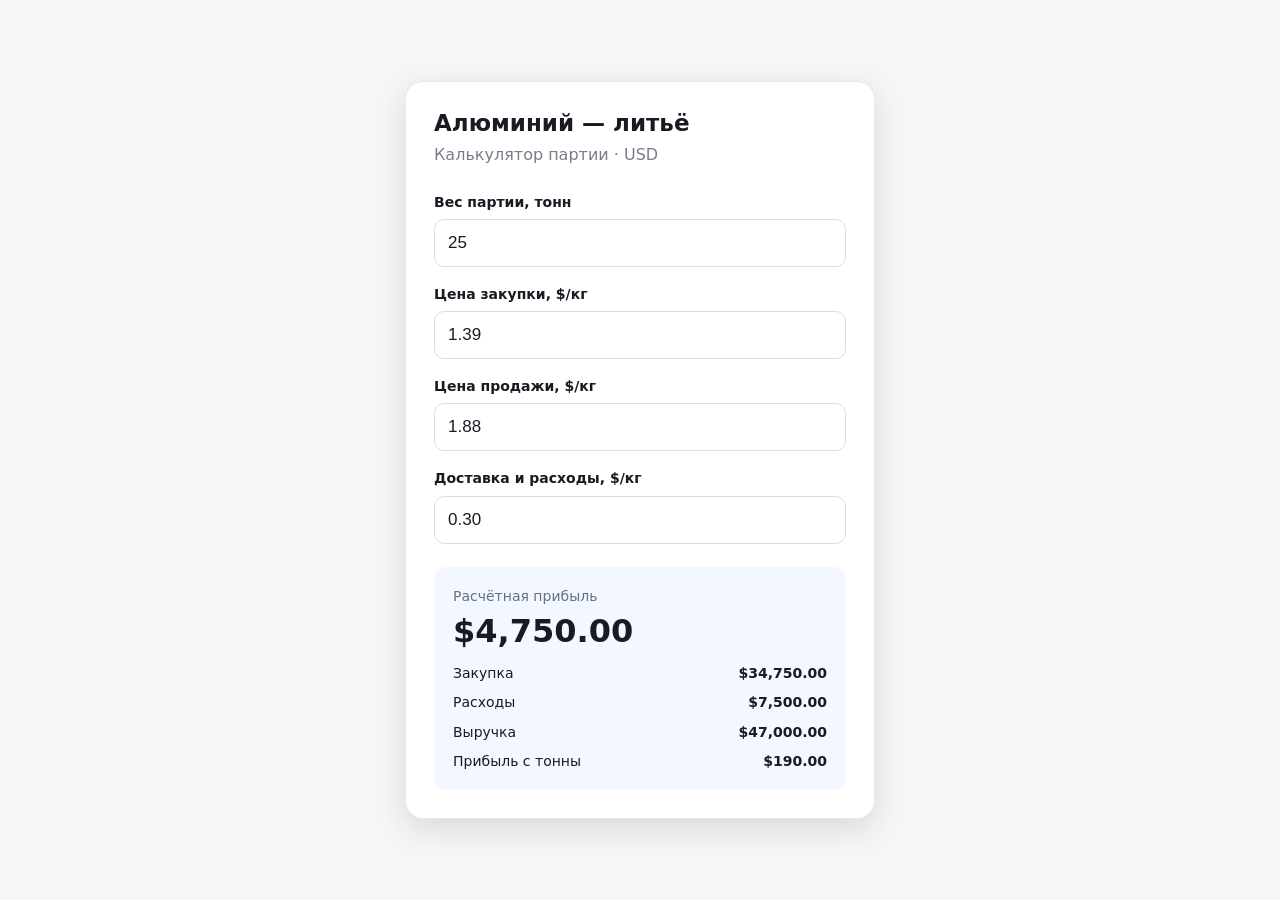
==== aluminium/index.html @ c556fa62 "Add standalone USD aluminium casting calculator" ====
<!doctype html>
<html lang="ru">
<head>
  <meta charset="utf-8">
  <meta name="viewport" content="width=device-width, initial-scale=1">
  <title>Калькулятор — алюминий, литьё</title>
  <style>
    * { box-sizing: border-box; }
    body { margin: 0; min-height: 100vh; background: #f5f6f8; color: #181b22; font: 16px/1.45 system-ui, -apple-system, "Segoe UI", sans-serif; display: grid; place-items: center; padding: 20px; }
    main { width: min(100%, 470px); background: white; border: 1px solid #e6e8ec; border-radius: 18px; padding: 28px; box-shadow: 0 10px 30px #2222; }
    h1 { font-size: 23px; line-height: 1.2; margin: 0 0 6px; }
    .sub { color: #777e89; margin: 0 0 25px; }
    label { display: block; font-weight: 600; font-size: 14px; margin: 0 0 7px; }
    input { width: 100%; border: 1px solid #d9dde5; border-radius: 10px; padding: 13px; font-size: 17px; color: #181b22; background: white; outline-offset: 1px; }
    input:focus { outline: 2px solid #2b65dc; border-color: #2b65dc; }
    .field { margin-bottom: 17px; }
    .result { margin-top: 23px; padding: 19px; border-radius: 12px; background: #f3f7ff; }
    .muted { color: #657086; font-size: 14px; }
    .profit { font-size: 32px; line-height: 1.25; font-weight: 750; margin: 5px 0 12px; font-variant-numeric: tabular-nums; }
    .profit.minus { color: #bd2c31; }
    .line { display: flex; justify-content: space-between; gap: 15px; margin-top: 9px; font-size: 14px; }
    .line strong { font-variant-numeric: tabular-nums; white-space: nowrap; }
    @media(max-width:420px) { main { padding: 22px 18px; } h1 { font-size: 21px; } }
  </style>
</head>
<body>
<main>
  <h1>Алюминий — литьё</h1>
  <p class="sub">Калькулятор партии · USD</p>
  <div class="field"><label for="tons">Вес партии, тонн</label><input id="tons" type="number" inputmode="decimal" min="0" step="any" value="25"></div>
  <div class="field"><label for="buy">Цена закупки, $/кг</label><input id="buy" type="number" inputmode="decimal" min="0" step="any" value="1.39"></div>
  <div class="field"><label for="sell">Цена продажи, $/кг</label><input id="sell" type="number" inputmode="decimal" min="0" step="any" value="1.88"></div>
  <div class="field"><label for="cost">Доставка и расходы, $/кг</label><input id="cost" type="number" inputmode="decimal" min="0" step="any" value="0.30"></div>
  <section class="result" aria-live="polite">
    <div class="muted">Расчётная прибыль</div>
    <div id="profit" class="profit">$4,750</div>
    <div class="line"><span>Закупка</span><strong id="purchase">$34,750</strong></div>
    <div class="line"><span>Расходы</span><strong id="expenses">$7,500</strong></div>
    <div class="line"><span>Выручка</span><strong id="revenue">$47,000</strong></div>
    <div class="line"><span>Прибыль с тонны</span><strong id="perton">$190</strong></div>
  </section>
</main>
<script>
  const $ = id => document.getElementById(id);
  const val = id => Math.max(0, Number($(id).value) || 0);
  const usd = n => new Intl.NumberFormat('en-US', {style:'currency', currency:'USD', maximumFractionDigits:2}).format(n);
  function calculate() {
    const tons=val('tons'), purchase=tons*1000*val('buy'), expenses=tons*1000*val('cost'), revenue=tons*1000*val('sell');
    const profit=revenue-purchase-expenses;
    $('purchase').textContent=usd(purchase); $('expenses').textContent=usd(expenses);
    $('revenue').textContent=usd(revenue); $('profit').textContent=usd(profit);
    $('perton').textContent=usd(tons ? profit/tons : 0);
    $('profit').classList.toggle('minus',profit<0);
  }
  document.querySelectorAll('input').forEach(input => input.addEventListener('input',calculate));
  calculate();
</script>
</body>
</html>
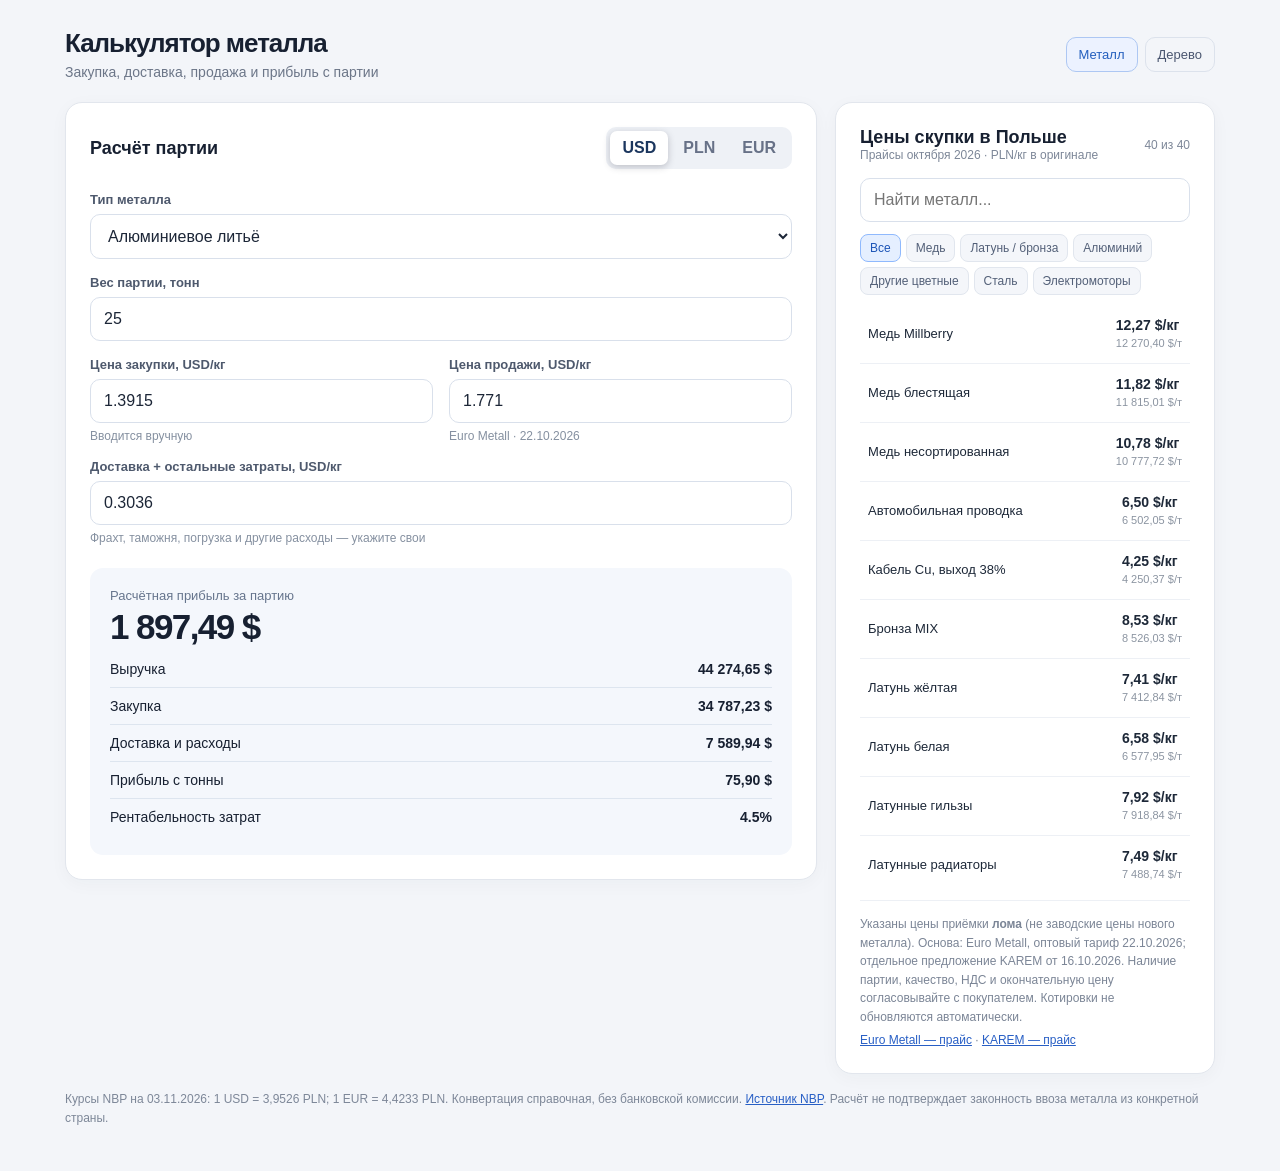
==== commit 8cf078ca: "Add 40 scrap grades, current Polish price sidebar and USD PLN EUR switcher" ====
--- a/aluminium/index.html
+++ b/aluminium/index.html
@@ -1,59 +1,60 @@
-<!doctype html>
-<html lang="ru">
-<head>
-  <meta charset="utf-8">
-  <meta name="viewport" content="width=device-width, initial-scale=1">
-  <title>Калькулятор — алюминий, литьё</title>
-  <style>
-    * { box-sizing: border-box; }
-    body { margin: 0; min-height: 100vh; background: #f5f6f8; color: #181b22; font: 16px/1.45 system-ui, -apple-system, "Segoe UI", sans-serif; display: grid; place-items: center; padding: 20px; }
-    main { width: min(100%, 470px); background: white; border: 1px solid #e6e8ec; border-radius: 18px; padding: 28px; box-shadow: 0 10px 30px #2222; }
-    h1 { font-size: 23px; line-height: 1.2; margin: 0 0 6px; }
-    .sub { color: #777e89; margin: 0 0 25px; }
-    label { display: block; font-weight: 600; font-size: 14px; margin: 0 0 7px; }
-    input { width: 100%; border: 1px solid #d9dde5; border-radius: 10px; padding: 13px; font-size: 17px; color: #181b22; background: white; outline-offset: 1px; }
-    input:focus { outline: 2px solid #2b65dc; border-color: #2b65dc; }
-    .field { margin-bottom: 17px; }
-    .result { margin-top: 23px; padding: 19px; border-radius: 12px; background: #f3f7ff; }
-    .muted { color: #657086; font-size: 14px; }
-    .profit { font-size: 32px; line-height: 1.25; font-weight: 750; margin: 5px 0 12px; font-variant-numeric: tabular-nums; }
-    .profit.minus { color: #bd2c31; }
-    .line { display: flex; justify-content: space-between; gap: 15px; margin-top: 9px; font-size: 14px; }
-    .line strong { font-variant-numeric: tabular-nums; white-space: nowrap; }
-    @media(max-width:420px) { main { padding: 22px 18px; } h1 { font-size: 21px; } }
-  </style>
-</head>
-<body>
-<main>
-  <h1>Алюминий — литьё</h1>
-  <p class="sub">Калькулятор партии · USD</p>
-  <div class="field"><label for="tons">Вес партии, тонн</label><input id="tons" type="number" inputmode="decimal" min="0" step="any" value="25"></div>
-  <div class="field"><label for="buy">Цена закупки, $/кг</label><input id="buy" type="number" inputmode="decimal" min="0" step="any" value="1.39"></div>
-  <div class="field"><label for="sell">Цена продажи, $/кг</label><input id="sell" type="number" inputmode="decimal" min="0" step="any" value="1.88"></div>
-  <div class="field"><label for="cost">Доставка и расходы, $/кг</label><input id="cost" type="number" inputmode="decimal" min="0" step="any" value="0.30"></div>
-  <section class="result" aria-live="polite">
-    <div class="muted">Расчётная прибыль</div>
-    <div id="profit" class="profit">$4,750</div>
-    <div class="line"><span>Закупка</span><strong id="purchase">$34,750</strong></div>
-    <div class="line"><span>Расходы</span><strong id="expenses">$7,500</strong></div>
-    <div class="line"><span>Выручка</span><strong id="revenue">$47,000</strong></div>
-    <div class="line"><span>Прибыль с тонны</span><strong id="perton">$190</strong></div>
-  </section>
-</main>
+<!doctype html><html lang="ru"><head><meta charset="utf-8"><meta name="viewport" content="width=device-width,initial-scale=1"><title>Калькулятор металла — PLN, USD, EUR</title>
+<style>
+:root{font-family:Inter,-apple-system,BlinkMacSystemFont,"Segoe UI",Arial,sans-serif;color:#172031;background:#f3f5f9;font-synthesis:none}*{box-sizing:border-box}
+body{margin:0;padding:28px 18px}a{color:#285fc5}header{max-width:1150px;margin:0 auto 22px;display:flex;justify-content:space-between;gap:15px;align-items:center;flex-wrap:wrap}h1{font-size:26px;margin:0 0 5px;letter-spacing:-.04em}p{margin:0}.sub{color:#6c7688;font-size:14px}.wrap{max-width:1150px;margin:auto;display:grid;grid-template-columns:minmax(0,1fr) 380px;gap:18px;align-items:start}.card{background:white;border-radius:17px;border:1px solid #e2e6ed;padding:24px;box-shadow:0 4px 18px #1d324009}.nav{display:flex;gap:7px;align-items:center}.nav a{text-decoration:none;border-radius:10px;border:1px solid #dce2ec;padding:9px 12px;color:#4a5670;font-size:13px}.nav a.active{background:#ecf2ff;color:#245fbe;border-color:#adc7f3}.currency{display:flex;background:#eef1f6;padding:4px;gap:3px;border-radius:10px}.currency button{border:0;background:transparent;padding:8px 12px;cursor:pointer;border-radius:7px;font-weight:650;color:#677187}.currency button.active{background:#fff;color:#1b365e;box-shadow:0 2px 7px #3344}button,input,select{font:inherit}button{cursor:pointer}.topline{display:flex;justify-content:space-between;align-items:center;gap:10px;flex-wrap:wrap;margin-bottom:23px}.sectiontitle{font-size:18px;font-weight:750;margin:0}.grid{display:grid;grid-template-columns:1fr 1fr;gap:16px}.field{min-width:0}.field.full{grid-column:1/-1}label{display:block;font-size:13px;font-weight:600;margin-bottom:7px;color:#4e596d}.field input,.field select,.search{display:block;width:100%;background:#fff;border:1px solid #d9e0eb;border-radius:10px;padding:12px 13px;outline-offset:1px;color:#1c2637}.field input:focus,.field select:focus,.search:focus{outline:2px solid #76a4ef;border-color:#76a4ef}.hint{margin-top:6px;font-size:12px;color:#8590a0}.unit{font-size:12px;color:#8490a2}.results{background:#f4f7fc;padding:20px;border-radius:13px;margin-top:23px}.profit{font-size:35px;letter-spacing:-.045em;font-weight:800;margin:4px 0}.profit.negative{color:#ad2834}.resultrow{display:flex;justify-content:space-between;gap:12px;padding:10px 0;border-bottom:1px solid #dde5ef;font-size:14px}.resultrow:last-child{border-bottom:0}.resultrow b{white-space:nowrap;font-variant-numeric:tabular-nums}.biglabel{font-size:13px;color:#66758d}.pricehead{display:flex;align-items:center;justify-content:space-between;gap:10px;margin-bottom:16px}.small{font-size:12px;color:#7d8798}.search{margin-bottom:12px}.groupbtns{display:flex;flex-wrap:wrap;gap:5px;margin-bottom:10px}.groupbtns button{background:#f4f6fa;border:1px solid #e1e6ee;border-radius:8px;font-size:12px;padding:6px 9px;color:#536078}.groupbtns button.active{background:#e5efff;color:#1d55b7;border-color:#8fb9fd}.market{max-height:580px;overflow:auto;overscroll-behavior:contain}.priceitem{display:flex;align-items:center;justify-content:space-between;gap:15px;width:100%;text-align:left;border:0;border-bottom:1px solid #edf0f5;padding:12px 8px;background:#fff;color:#1d2838}.priceitem:hover{background:#f5f8fc}.priceitem.active{background:#eaf2ff;border-radius:8px;border-bottom-color:transparent}.priceitem span{font-size:13px;line-height:1.4}.priceitem strong{display:block;white-space:nowrap;font-size:14px}.priceitem em{font-size:11px;font-style:normal;color:#8b94a1;white-space:nowrap}.sourcenote{border-top:1px solid #edf0f5;padding-top:14px;margin-top:15px;font-size:12px;line-height:1.55;color:#7b8596}.sourcenote a{display:inline-block;margin-top:4px}.footer{max-width:1150px;margin:16px auto;color:#7d8798;font-size:12px;line-height:1.55}.buttonlink{border:0;background:transparent;color:#2a5ba7;padding:0;font-size:13px;text-decoration:underline}
+@media(max-width:890px){.wrap{grid-template-columns:1fr}.market{max-height:460px}}@media(max-width:520px){body{padding:14px 10px}.card{padding:18px}.grid{gap:12px}h1{font-size:23px}.profit{font-size:29px}.resultrow{font-size:13px}} 
+</style></head><body><header><div><h1>Калькулятор металла</h1><p class="sub">Закупка, доставка, продажа и прибыль с партии</p></div><nav class="nav"><a href="./" class="active">Металл</a><a href="../wood/">Дерево</a></nav></header>
+<div class="wrap"><main class="card"><div class="topline"><div class="sectiontitle">Расчёт партии</div><div class="currency" role="group" aria-label="Валюта"><button type="button" class="active" data-cur="USD">USD</button><button type="button" data-cur="PLN">PLN</button><button type="button" data-cur="EUR">EUR</button></div></div>
+<div class="grid"><div class="field full"><label for="metal">Тип металла</label><select id="metal"></select></div><div class="field full"><label for="tons">Вес партии, тонн</label><input id="tons" type="number" min="0" step="any" value="25"></div>
+<div class="field"><label for="buy">Цена закупки, <span class="curunit">USD</span>/кг</label><input id="buy" type="number" min="0" step="any"><div class="hint">Вводится вручную</div></div>
+<div class="field"><label for="sell">Цена продажи, <span class="curunit">USD</span>/кг</label><input id="sell" type="number" min="0" step="any"><div class="hint" id="priceline">Из прайса покупателя</div></div>
+<div class="field full"><label for="cost">Доставка + остальные затраты, <span class="curunit">USD</span>/кг</label><input id="cost" type="number" min="0" step="any"><div class="hint">Фрахт, таможня, погрузка и другие расходы — укажите свои</div></div></div>
+<section class="results" aria-live="polite"><div class="biglabel">Расчётная прибыль за партию</div><div class="profit" id="profit">—</div><div class="resultrow"><span>Выручка</span><b id="revenue">—</b></div><div class="resultrow"><span>Закупка</span><b id="purchase">—</b></div><div class="resultrow"><span>Доставка и расходы</span><b id="freight">—</b></div><div class="resultrow"><span>Прибыль с тонны</span><b id="perton">—</b></div><div class="resultrow"><span>Рентабельность затрат</span><b id="roi">—</b></div></section></main>
+<aside class="card"><div class="pricehead"><div><div class="sectiontitle">Цены скупки в Польше</div><div class="small">Прайсы октября 2026 · PLN/кг в оригинале</div></div><div class="small" id="count">40 видов</div></div>
+<input id="search" class="search" type="search" placeholder="Найти металл..." aria-label="Поиск металла"><div class="groupbtns" id="groups"></div><div class="market" id="market"></div>
+<div class="sourcenote">Указаны цены приёмки <b>лома</b> (не заводские цены нового металла). Основа: Euro Metall, оптовый тариф 22.10.2026; отдельное предложение KAREM от 16.10.2026. Наличие партии, качество, НДС и окончательную цену согласовывайте с покупателем. Котировки не обновляются автоматически.<div><a href="https://eurometall.pl/cennik/" target="_blank" rel="noopener">Euro Metall — прайс</a> · <a href="https://karemrecycling.com/pl/cennik" target="_blank" rel="noopener">KAREM — прайс</a></div></div></aside></div>
+<div class="footer">Курсы NBP на 03.11.2026: 1 USD = 3,9526 PLN; 1 EUR = 4,4233 PLN. Конвертация справочная, без банковской комиссии. <a href="https://nbp.pl/statystyka-i-sprawozdawczosc/kursy/tabela-a/" target="_blank" rel="noopener">Источник NBP</a>. Расчёт не подтверждает законность ввоза металла из конкретной страны.</div>
 <script>
-  const $ = id => document.getElementById(id);
-  const val = id => Math.max(0, Number($(id).value) || 0);
-  const usd = n => new Intl.NumberFormat('en-US', {style:'currency', currency:'USD', maximumFractionDigits:2}).format(n);
-  function calculate() {
-    const tons=val('tons'), purchase=tons*1000*val('buy'), expenses=tons*1000*val('cost'), revenue=tons*1000*val('sell');
-    const profit=revenue-purchase-expenses;
-    $('purchase').textContent=usd(purchase); $('expenses').textContent=usd(expenses);
-    $('revenue').textContent=usd(revenue); $('profit').textContent=usd(profit);
-    $('perton').textContent=usd(tons ? profit/tons : 0);
-    $('profit').classList.toggle('minus',profit<0);
-  }
-  document.querySelectorAll('input').forEach(input => input.addEventListener('input',calculate));
-  calculate();
-</script>
-</body>
-</html>
+const goods=[["Медь","Медь Millberry",48.5,"EM"],["Медь","Медь блестящая",46.7,"EM"],["Медь","Медь несортированная",42.6,"EM"],["Медь","Автомобильная проводка",25.7,"EM"],["Медь","Кабель Cu, выход 38%",16.8,"EM"],["Латунь / бронза","Бронза MIX",33.7,"EM"],["Латунь / бронза","Латунь жёлтая",29.3,"EM"],["Латунь / бронза","Латунь белая",26,"EM"],["Латунь / бронза","Латунные гильзы",31.3,"EM"],["Латунь / бронза","Латунные радиаторы",29.6,"EM"],["Латунь / бронза","Латунная стружка",25.5,"EM"],["Алюминий","Алюминиевое литьё",7,"EM"],["Алюминий","Алюминиевое литьё (KAREM)",8,"KAREM"],["Алюминий","Алюминий, сектор / провод",10.7,"EM"],["Алюминий","Профиль белый чистый",10.4,"EM"],["Алюминий","Профиль окрашенный",9.4,"EM"],["Алюминий","Литые диски чистые",10.5,"EM"],["Алюминий","Литые диски с примесями",9.9,"EM"],["Алюминий","Диски грузовые",7,"EM"],["Алюминий","Алюминий пластика",7,"EM"],["Алюминий","Радиатор алюминиевый чистый",5.5,"EM"],["Алюминий","Радиатор алюминиевый грязный",2.5,"EM"],["Алюминий","Радиатор Al/Cu",22.2,"EM"],["Алюминий","Алюминиевая стружка",4,"EM"],["Алюминий","Банки алюминиевые",5,"EM"],["Алюминий","Алюминий со сталью",2,"EM"],["Другие цветные","Свинец чистый",5.3,"EM"],["Другие цветные","Свинец загрязнённый",4.5,"EM"],["Другие цветные","Цинк листовой",9.7,"EM"],["Другие цветные","Аккумуляторы свинцовые",1.8,"EM"],["Другие цветные","Твёрдый сплав без припоя",150,"EM"],["Сталь","Нержавейка Cr-Ni",4.2,"EM"],["Сталь","Нержавейка — посуда",1.5,"EM"],["Сталь","Чёрный лом N10",0.72,"EM"],["Сталь","Чёрный лом W2",0.87,"EM"],["Электромоторы","Генераторы автомобильные",8.3,"EM"],["Электромоторы","Стартеры автомобильные",6.1,"EM"],["Электромоторы","Электродвигатели до 150 кг",4.3,"EM"],["Электромоторы","Электродвигатели свыше 150 кг",3.9,"EM"],["Электромоторы","Роторы и статоры MIX",5.7,"EM"]];
+const byId=id=>document.getElementById(id);
+const rates={PLN:1,USD:3.9526,EUR:4.4233};
+let cur='USD',selected=11,group='Все',query='';
+let base={buy:5.5,sell:7,cost:1.2};
+const money=n=>new Intl.NumberFormat('ru-RU',{style:'currency',currency:cur,maximumFractionDigits:2}).format(n);
+const price=n=>Number((n/rates[cur]).toFixed(4));
+const dec=n=>new Intl.NumberFormat('ru-RU',{maximumFractionDigits:3}).format(n);
+const num=id=>Math.max(0,Number(byId(id).value)||0);
+function fill(){
+ ['buy','sell','cost'].forEach(k=>byId(k).value=price(base[k]));
+ document.querySelectorAll('.curunit').forEach(x=>x.textContent=cur);
+ document.querySelectorAll('[data-cur]').forEach(x=>x.classList.toggle('active',x.dataset.cur===cur));
+ byId('priceline').textContent=goods[selected][3]==='KAREM'?'KAREM · 16.10.2026':'Euro Metall · 22.10.2026';
+ calc();render();
+}
+function calc(){
+ const q=num('tons')*1000,rev=q*base.sell,acq=q*base.buy,cst=q*base.cost,pft=rev-acq-cst;
+ byId('revenue').textContent=money(rev/rates[cur]);byId('purchase').textContent=money(acq/rates[cur]);byId('freight').textContent=money(cst/rates[cur]);
+ byId('profit').textContent=money(pft/rates[cur]);byId('profit').classList.toggle('negative',pft<0);
+ byId('perton').textContent=money((base.sell-base.buy-base.cost)*1000/rates[cur]);
+ byId('roi').textContent=(acq+cst>0?(100*pft/(acq+cst)).toFixed(1)+'%':'—');
+}
+function choose(i){selected=i;base.sell=goods[i][2];byId('metal').value=String(i);fill();}
+const groups=['Все',...new Set(goods.map(x=>x[0]))];
+const gg=byId('groups');
+groups.forEach(g=>{const b=document.createElement('button');b.type='button';b.textContent=g;b.onclick=()=>{group=g;render()};gg.appendChild(b)});
+const select=byId('metal');
+goods.forEach((g,i)=>{const opt=document.createElement('option');opt.value=i;opt.textContent=g[1];select.appendChild(opt)});
+function render(){
+ Array.from(gg.children).forEach(b=>b.classList.toggle('active',b.textContent===group));
+ const filtered=goods.map((g,i)=>({g,i})).filter(x=>(group==='Все'||x.g[0]===group)&&x.g[1].toLocaleLowerCase('ru').includes(query));
+ const box=byId('market');box.replaceChildren();
+ filtered.forEach(({g,i})=>{const b=document.createElement('button');b.type='button';b.className='priceitem'+(selected===i?' active':'');const left=document.createElement('span');left.textContent=g[1];const right=document.createElement('div');const strong=document.createElement('strong');strong.textContent=money(g[2]/rates[cur])+'/кг';const small=document.createElement('em');small.textContent=money(g[2]*1000/rates[cur])+'/т';right.append(strong,small);b.append(left,right);b.onclick=()=>choose(i);box.append(b)});
+ byId('count').textContent=filtered.length+' из '+goods.length;
+}
+byId('search').addEventListener('input',e=>{query=e.target.value.trim().toLocaleLowerCase('ru');render()});
+select.addEventListener('change',e=>choose(Number(e.target.value)));
+byId('tons').addEventListener('input',calc);
+['buy','sell','cost'].forEach(k=>byId(k).addEventListener('input',()=>{base[k]=num(k)*rates[cur];calc()}));
+document.querySelectorAll('[data-cur]').forEach(b=>b.addEventListener('click',()=>{cur=b.dataset.cur;fill()}));
+byId('metal').value=String(selected);fill();
+</script></body></html>
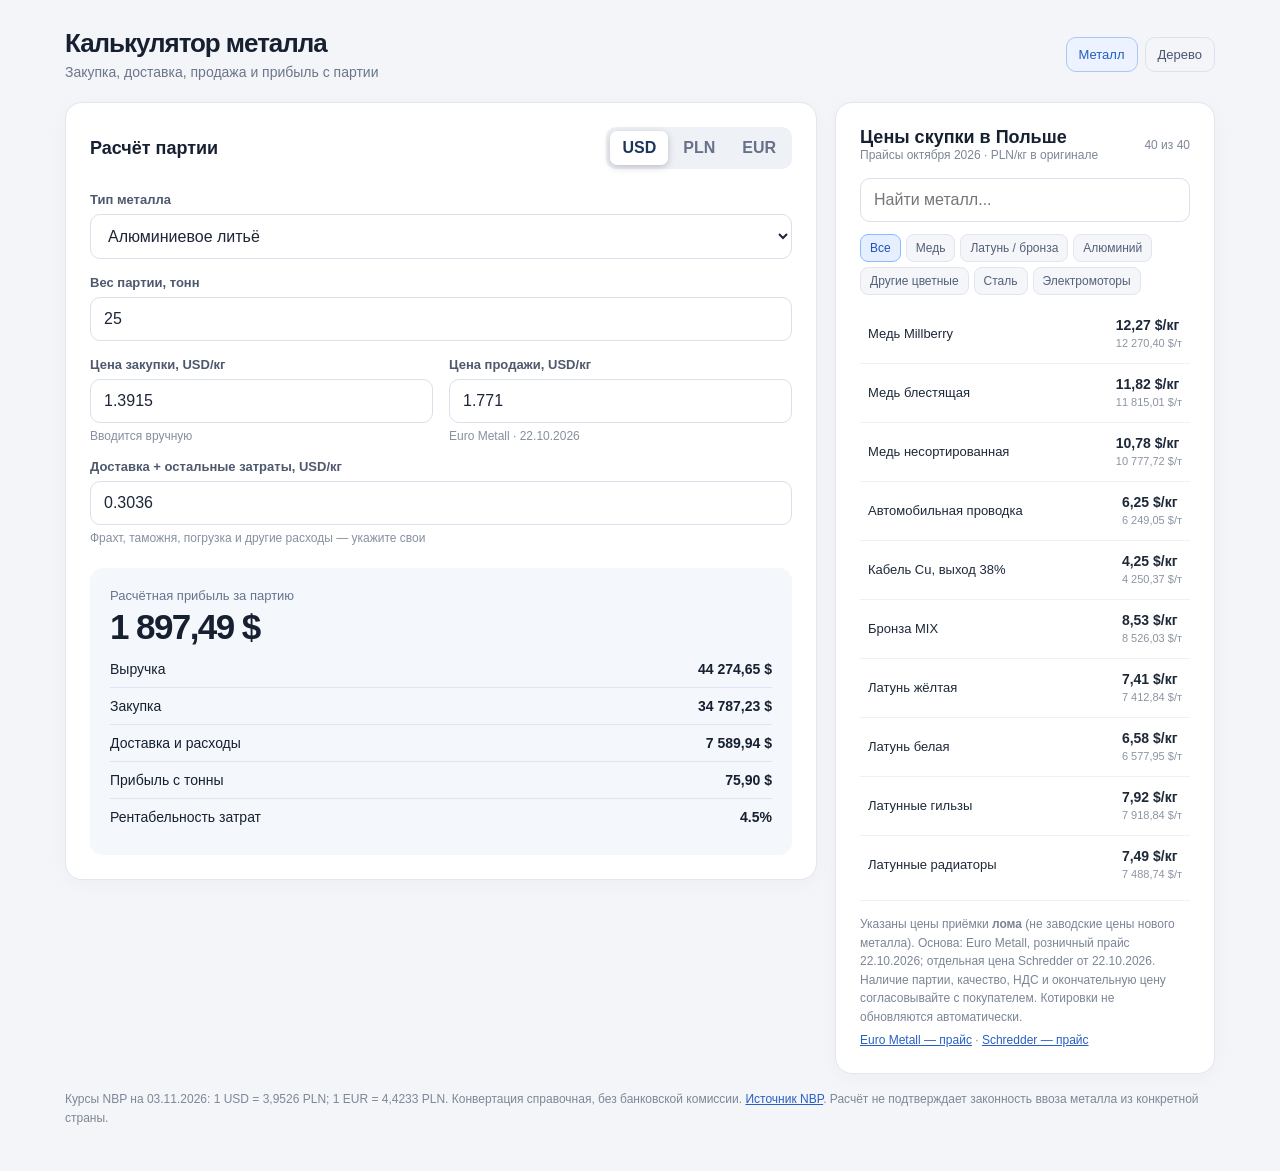
==== commit 57c4ae3c: "Align scrap quotes with source retail price list and Schredder" ====
--- a/aluminium/index.html
+++ b/aluminium/index.html
@@ -12,10 +12,10 @@
 <section class="results" aria-live="polite"><div class="biglabel">Расчётная прибыль за партию</div><div class="profit" id="profit">—</div><div class="resultrow"><span>Выручка</span><b id="revenue">—</b></div><div class="resultrow"><span>Закупка</span><b id="purchase">—</b></div><div class="resultrow"><span>Доставка и расходы</span><b id="freight">—</b></div><div class="resultrow"><span>Прибыль с тонны</span><b id="perton">—</b></div><div class="resultrow"><span>Рентабельность затрат</span><b id="roi">—</b></div></section></main>
 <aside class="card"><div class="pricehead"><div><div class="sectiontitle">Цены скупки в Польше</div><div class="small">Прайсы октября 2026 · PLN/кг в оригинале</div></div><div class="small" id="count">40 видов</div></div>
 <input id="search" class="search" type="search" placeholder="Найти металл..." aria-label="Поиск металла"><div class="groupbtns" id="groups"></div><div class="market" id="market"></div>
-<div class="sourcenote">Указаны цены приёмки <b>лома</b> (не заводские цены нового металла). Основа: Euro Metall, оптовый тариф 22.10.2026; отдельное предложение KAREM от 16.10.2026. Наличие партии, качество, НДС и окончательную цену согласовывайте с покупателем. Котировки не обновляются автоматически.<div><a href="https://eurometall.pl/cennik/" target="_blank" rel="noopener">Euro Metall — прайс</a> · <a href="https://karemrecycling.com/pl/cennik" target="_blank" rel="noopener">KAREM — прайс</a></div></div></aside></div>
+<div class="sourcenote">Указаны цены приёмки <b>лома</b> (не заводские цены нового металла). Основа: Euro Metall, розничный прайс 22.10.2026; отдельная цена Schredder от 22.10.2026. Наличие партии, качество, НДС и окончательную цену согласовывайте с покупателем. Котировки не обновляются автоматически.<div><a href="https://eurometall.pl/cennik/" target="_blank" rel="noopener">Euro Metall — прайс</a> · <a href="https://www.schredder.pl/cennik" target="_blank" rel="noopener">Schredder — прайс</a></div></div></aside></div>
 <div class="footer">Курсы NBP на 03.11.2026: 1 USD = 3,9526 PLN; 1 EUR = 4,4233 PLN. Конвертация справочная, без банковской комиссии. <a href="https://nbp.pl/statystyka-i-sprawozdawczosc/kursy/tabela-a/" target="_blank" rel="noopener">Источник NBP</a>. Расчёт не подтверждает законность ввоза металла из конкретной страны.</div>
 <script>
-const goods=[["Медь","Медь Millberry",48.5,"EM"],["Медь","Медь блестящая",46.7,"EM"],["Медь","Медь несортированная",42.6,"EM"],["Медь","Автомобильная проводка",25.7,"EM"],["Медь","Кабель Cu, выход 38%",16.8,"EM"],["Латунь / бронза","Бронза MIX",33.7,"EM"],["Латунь / бронза","Латунь жёлтая",29.3,"EM"],["Латунь / бронза","Латунь белая",26,"EM"],["Латунь / бронза","Латунные гильзы",31.3,"EM"],["Латунь / бронза","Латунные радиаторы",29.6,"EM"],["Латунь / бронза","Латунная стружка",25.5,"EM"],["Алюминий","Алюминиевое литьё",7,"EM"],["Алюминий","Алюминиевое литьё (KAREM)",8,"KAREM"],["Алюминий","Алюминий, сектор / провод",10.7,"EM"],["Алюминий","Профиль белый чистый",10.4,"EM"],["Алюминий","Профиль окрашенный",9.4,"EM"],["Алюминий","Литые диски чистые",10.5,"EM"],["Алюминий","Литые диски с примесями",9.9,"EM"],["Алюминий","Диски грузовые",7,"EM"],["Алюминий","Алюминий пластика",7,"EM"],["Алюминий","Радиатор алюминиевый чистый",5.5,"EM"],["Алюминий","Радиатор алюминиевый грязный",2.5,"EM"],["Алюминий","Радиатор Al/Cu",22.2,"EM"],["Алюминий","Алюминиевая стружка",4,"EM"],["Алюминий","Банки алюминиевые",5,"EM"],["Алюминий","Алюминий со сталью",2,"EM"],["Другие цветные","Свинец чистый",5.3,"EM"],["Другие цветные","Свинец загрязнённый",4.5,"EM"],["Другие цветные","Цинк листовой",9.7,"EM"],["Другие цветные","Аккумуляторы свинцовые",1.8,"EM"],["Другие цветные","Твёрдый сплав без припоя",150,"EM"],["Сталь","Нержавейка Cr-Ni",4.2,"EM"],["Сталь","Нержавейка — посуда",1.5,"EM"],["Сталь","Чёрный лом N10",0.72,"EM"],["Сталь","Чёрный лом W2",0.87,"EM"],["Электромоторы","Генераторы автомобильные",8.3,"EM"],["Электромоторы","Стартеры автомобильные",6.1,"EM"],["Электромоторы","Электродвигатели до 150 кг",4.3,"EM"],["Электромоторы","Электродвигатели свыше 150 кг",3.9,"EM"],["Электромоторы","Роторы и статоры MIX",5.7,"EM"]];
+const goods=[["Медь","Медь Millberry",48.5,"EM"],["Медь","Медь блестящая",46.7,"EM"],["Медь","Медь несортированная",42.6,"EM"],["Медь","Автомобильная проводка",24.7,"EM"],["Медь","Кабель Cu, выход 38%",16.8,"EM"],["Латунь / бронза","Бронза MIX",33.7,"EM"],["Латунь / бронза","Латунь жёлтая",29.3,"EM"],["Латунь / бронза","Латунь белая",26,"EM"],["Латунь / бронза","Латунные гильзы",31.3,"EM"],["Латунь / бронза","Латунные радиаторы",29.6,"EM"],["Латунь / бронза","Латунная стружка",25.5,"EM"],["Алюминий","Алюминиевое литьё",6.7,"EM"],["Алюминий","Алюминиевое литьё (Schredder)",7,"SCH"],["Алюминий","Алюминий, сектор / провод",10.7,"EM"],["Алюминий","Профиль белый чистый",10.4,"EM"],["Алюминий","Профиль окрашенный",9.4,"EM"],["Алюминий","Литые диски чистые",10,"EM"],["Алюминий","Литые диски с примесями",9.4,"EM"],["Алюминий","Диски грузовые",6.7,"EM"],["Алюминий","Алюминий пластика",6.7,"EM"],["Алюминий","Радиатор алюминиевый чистый",5.5,"EM"],["Алюминий","Радиатор алюминиевый грязный",2.5,"EM"],["Алюминий","Радиатор Al/Cu",22.2,"EM"],["Алюминий","Алюминиевая стружка",4,"EM"],["Алюминий","Банки алюминиевые",5,"EM"],["Алюминий","Алюминий со сталью",2,"EM"],["Другие цветные","Свинец чистый",5.3,"EM"],["Другие цветные","Свинец загрязнённый",4.5,"EM"],["Другие цветные","Цинк листовой",9.7,"EM"],["Другие цветные","Аккумуляторы свинцовые",1.6,"EM"],["Другие цветные","Твёрдый сплав без припоя",150,"EM"],["Сталь","Нержавейка Cr-Ni",4.2,"EM"],["Сталь","Нержавейка — посуда",1.5,"EM"],["Сталь","Чёрный лом N10",0.72,"EM"],["Сталь","Чёрный лом W2",0.87,"EM"],["Электромоторы","Генераторы автомобильные",8.3,"EM"],["Электромоторы","Стартеры автомобильные",6.1,"EM"],["Электромоторы","Электродвигатели до 150 кг",4.3,"EM"],["Электромоторы","Электродвигатели свыше 150 кг",3.9,"EM"],["Электромоторы","Роторы и статоры MIX",5.7,"EM"]];
 const byId=id=>document.getElementById(id);
 const rates={PLN:1,USD:3.9526,EUR:4.4233};
 let cur='USD',selected=11,group='Все',query='';
@@ -28,7 +28,7 @@
  ['buy','sell','cost'].forEach(k=>byId(k).value=price(base[k]));
  document.querySelectorAll('.curunit').forEach(x=>x.textContent=cur);
  document.querySelectorAll('[data-cur]').forEach(x=>x.classList.toggle('active',x.dataset.cur===cur));
- byId('priceline').textContent=goods[selected][3]==='KAREM'?'KAREM · 16.10.2026':'Euro Metall · 22.10.2026';
+ byId('priceline').textContent=goods[selected][3]==='SCH'?'Schredder · 22.10.2026':'Euro Metall · 22.10.2026';
  calc();render();
 }
 function calc(){
